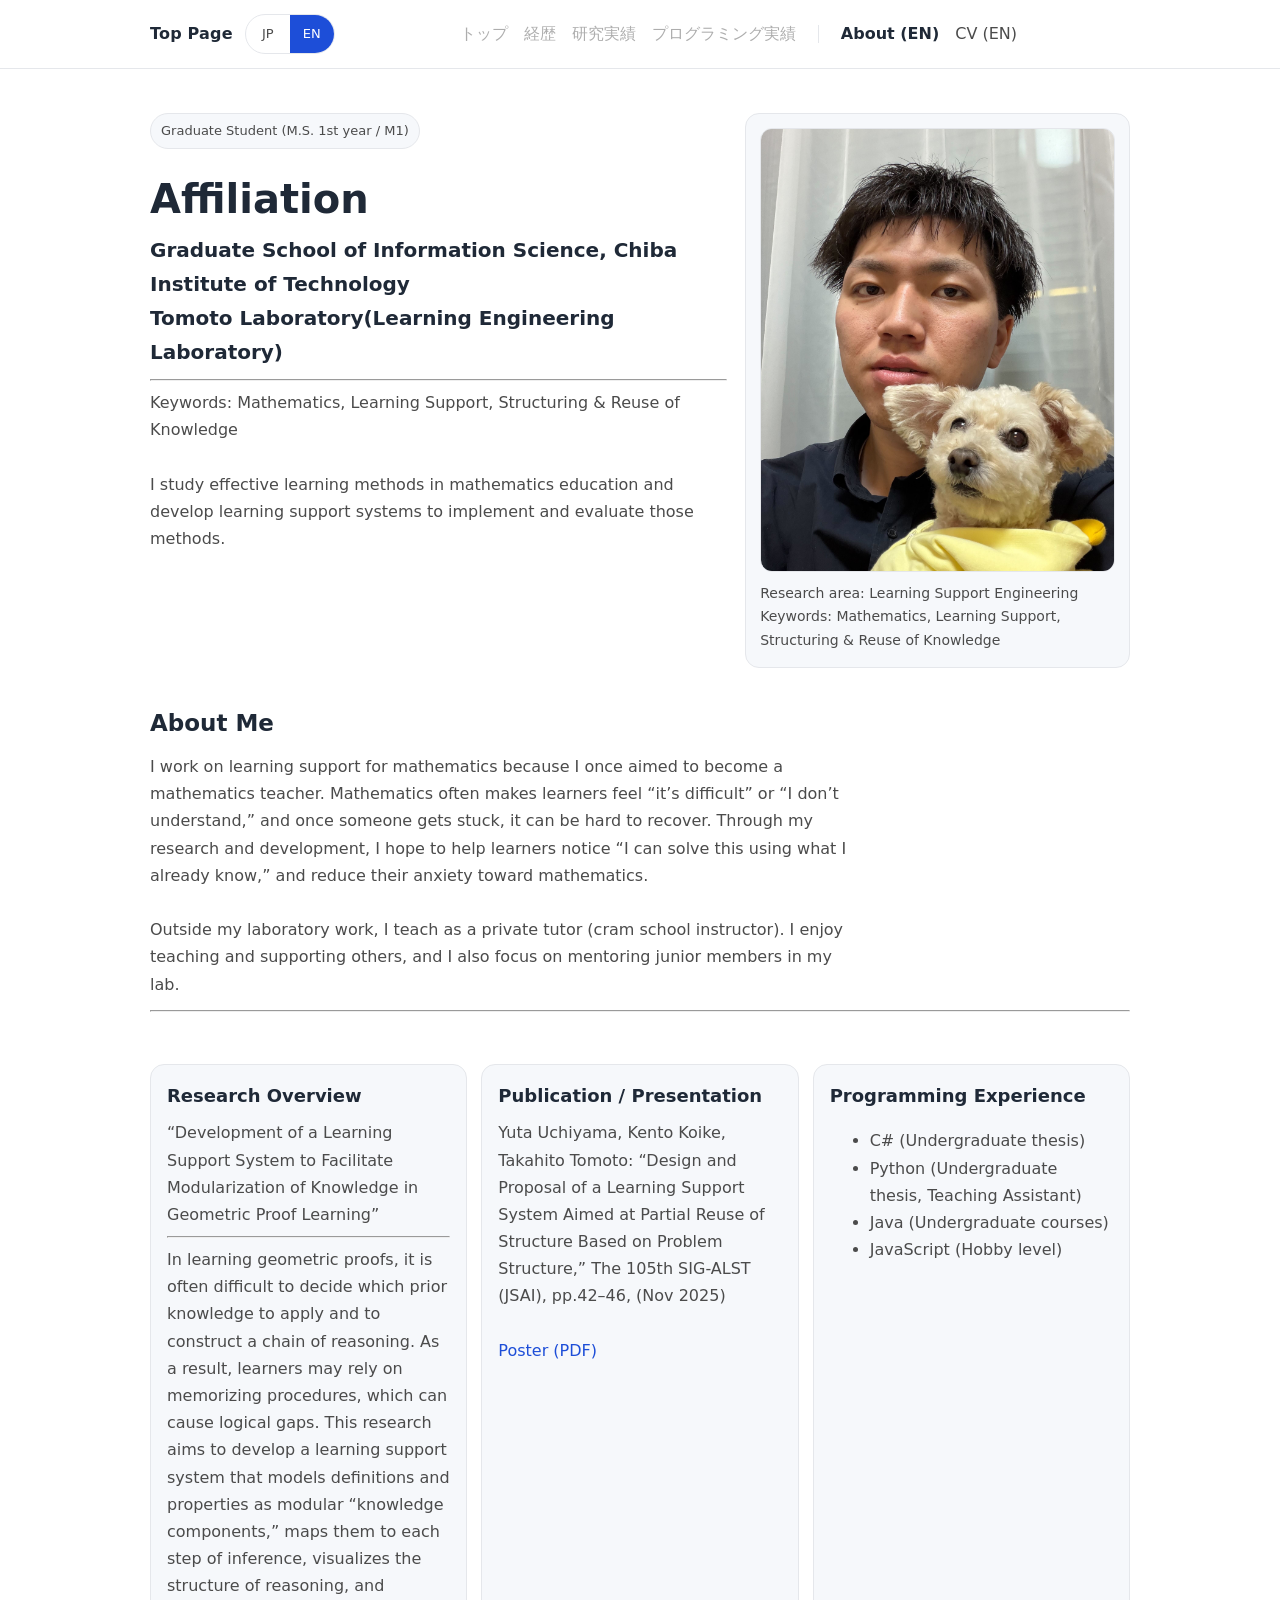
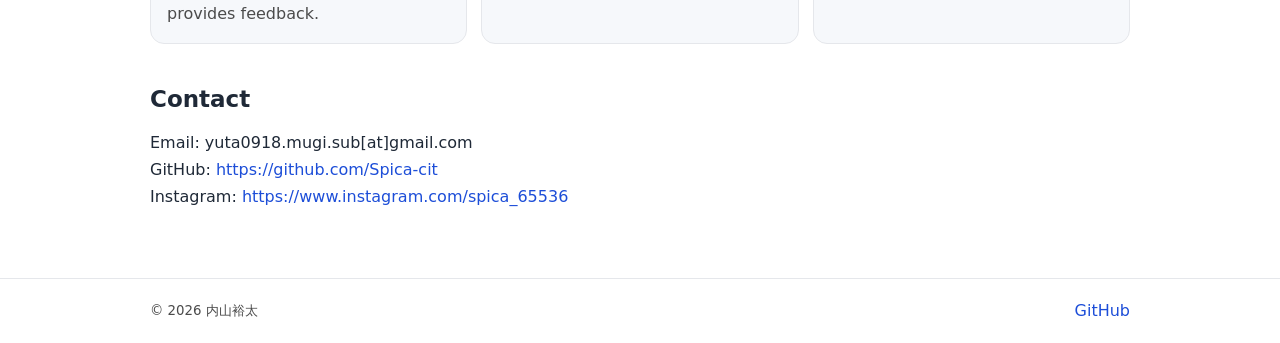
==== about-en.html @ 98142443 "Add files via upload" ====
<!doctype html>
<html lang="en">
<head>
  <meta charset="utf-8" />
  <meta name="viewport" content="width=device-width, initial-scale=1" />
  <title>About | Personal Website</title>

  <meta name="description" content="Personal website of Yuta Uchiyama." />
  <meta property="og:title" content="About | Personal Website" />
  <meta property="og:description" content="Research, CV, and projects." />
  <meta property="og:type" content="website" />
  <meta property="og:image" content="assets/images/profile.jpg" />

  <link rel="stylesheet" href="assets/style.css" />
  <script defer src="assets/main.js"></script>
</head>
<body>
  <div data-include="partials/header.html"></div>

  <main class="container">
    <section class="hero">
      <div class="hero-grid">
        <div>
          <p class="badge">Graduate Student (M.S. 1st year / M1)</p>

          <h1>Affiliation</h1>
          <h3>
            Graduate School of Information Science, Chiba Institute of Technology<br>
            Tomoto Laboratory(Learning Engineering Laboratory)
          </h3>
          <hr>

          <p class="lead">
            Keywords: Mathematics, Learning Support, Structuring & Reuse of Knowledge<br><br>
            I study effective learning methods in mathematics education and develop learning support systems
            to implement and evaluate those methods.
          </p>
        </div>

        <figure class="avatar">
          <img src="assets/images/profile.jpg" alt="Profile photo" />
          <figcaption>
            Research area: Learning Support Engineering<br>
            Keywords: Mathematics, Learning Support, Structuring & Reuse of Knowledge
          </figcaption>
        </figure>
      </div>
    </section>

    <section class="section">
      <div class="section-head">
        <h2>About Me</h2>
      </div>

      <p class="lead">
        I work on learning support for mathematics because I once aimed to become a mathematics teacher.
        Mathematics often makes learners feel “it’s difficult” or “I don’t understand,” and once someone gets stuck,
        it can be hard to recover. Through my research and development, I hope to help learners notice
        “I can solve this using what I already know,” and reduce their anxiety toward mathematics.
        <br><br>
        Outside my laboratory work, I teach as a private tutor (cram school instructor). I enjoy teaching and
        supporting others, and I also focus on mentoring junior members in my lab.
      </p>

      <hr>
    </section>

    <section class="grid3" aria-label="Highlights">
      <article class="card">
        <h3>Research Overview</h3>
        <p>
          “Development of a Learning Support System to Facilitate Modularization of Knowledge
          in Geometric Proof Learning”
        </p>
        <hr>
        <p>
          In learning geometric proofs, it is often difficult to decide which prior knowledge to apply and to
          construct a chain of reasoning. As a result, learners may rely on memorizing procedures, which can
          cause logical gaps. This research aims to develop a learning support system that models definitions
          and properties as modular “knowledge components,” maps them to each step of inference, visualizes
          the structure of reasoning, and provides feedback.
        </p>
      </article>

      <article class="card">
        <h3>Publication / Presentation</h3>
        <p>
          Yuta Uchiyama, Kento Koike, Takahito Tomoto:
          “Design and Proposal of a Learning Support System Aimed at Partial Reuse of Structure
          Based on Problem Structure,”
          The 105th SIG-ALST (JSAI), pp.42–46, (Nov 2025)
        </p>
        <br>
        <a href="assets/researches/ALST_105_poster.pdf" target="_blank" rel="noreferrer">Poster (PDF)</a>
      </article>

      <article class="card">
        <h3>Programming Experience</h3>
        <ul>
          <li>C# (Undergraduate thesis)</li>
          <li>Python (Undergraduate thesis, Teaching Assistant)</li>
          <li>Java (Undergraduate courses)</li>
          <li>JavaScript (Hobby level)</li>
        </ul>
      </article>
    </section>

    <section class="section">
      <h2>Contact</h2>
      <p>
        Email: yuta0918.mugi.sub[at]gmail.com<br>
        GitHub: <a href="https://github.com/Spica-cit" target="_blank" rel="noreferrer">https://github.com/Spica-cit</a><br>
        Instagram: <a href="https://www.instagram.com/spica_65536" target="_blank" rel="noreferrer">https://www.instagram.com/spica_65536</a>
      </p>
    </section>
  </main>

  <div data-include="partials/footer.html"></div>
</body>
</html>
---- assets/style.css ----
:root{
  --bg: #ffffff;
  --surface: #f6f8fb;
  --text: #1f2937;
  --muted: #4b4b4b;
  --accent: #1d4ed8;
  --border: #e5e7eb;

  --radius: 14px;
  --shadow: 0 8px 24px rgba(17, 24, 39, 0.08);
}

*{ box-sizing: border-box; }
html, body{ height: 100%; }

body{
  margin: 0;
  font-family: system-ui, -apple-system, "Segoe UI", "Noto Sans JP", sans-serif;
  color: var(--text);
  background: var(--bg);
  line-height: 1.7;
}

a{ color: var(--accent); text-decoration: none; }
a:hover{ text-decoration: underline; }

.container{
  width: min(100% - 32px, 980px);
  margin-inline: auto;
}

/* ---------------- Header / Nav ---------------- */
.site-header{
  position: sticky;
  top: 0;
  background: rgba(255,255,255,0.88);
  backdrop-filter: blur(10px);
  border-bottom: 1px solid var(--border);
  z-index: 20;
}

.nav{
  display:flex;
  align-items:center;
  justify-content:space-between;
  gap: 12px;
  padding: 14px 0;
}

.brand{
  font-weight: 700;
  letter-spacing: 0.2px;
  color: var(--text);
}

.nav-right{
  display: inline-flex;
  align-items: center;
  gap: 10px;
}

/* Language toggle */
.lang-toggle{
  display: inline-flex;
  border: 1px solid var(--border);
  border-radius: 999px;
  background: var(--bg);
  overflow: hidden;
}

.lang-btn{
  display: inline-flex;
  align-items: center;
  justify-content: center;
  padding: 8px 10px;
  font-size: 13px;
  color: var(--muted);
  text-decoration: none;
  min-width: 44px;
}

.lang-btn:hover{
  text-decoration: none;
  background: var(--surface);
  color: var(--text);
}

.lang-btn[aria-current]{
  color: white;
  background: var(--accent);
}

/* hamburger */
.hamburger{
  display: inline-flex;
  flex-direction: column;
  gap: 5px;
  padding: 10px;
  border: 1px solid var(--border);
  border-radius: 10px;
  background: var(--bg);
  cursor: pointer;
}
.hamburger__bar{
  width: 22px;
  height: 2px;
  background: var(--text);
  border-radius: 2px;
}

/* menu - mobile dropdown */
.menu{
  position: absolute;
  left: 0;
  right: 0;
  top: 60px;
  margin: 0 auto;
  width: min(100% - 32px, 980px);
  background: var(--bg);
  border: 1px solid var(--border);
  border-radius: var(--radius);
  box-shadow: var(--shadow);
  padding: 10px;
  display: none;
  z-index: 30;
}
.menu a{
  display: block;
  padding: 10px 10px;
  color: var(--muted);
  border-radius: 10px;
}
.menu a:hover{
  background: var(--surface);
  color: var(--text);
  text-decoration: none;
}
.menu[data-open="true"]{ display: block; }

/* overlay */
.menu-overlay{
  position: fixed;
  inset: 0;
  background: rgba(17, 24, 39, 0.35);
  z-index: 25;
}

/* separator (mobile: horizontal, desktop: vertical) */
.menu-sep{
  display:block;
  height: 1px;
  background: var(--border);
  margin: 6px 6px;
}

/* active nav */
#site-menu a[aria-current="page"]{
  color: var(--text);
  font-weight: 700;
}
@media (max-width: 899px){
  #site-menu a[aria-current="page"]{
    background: var(--surface);
  }
}

/* prevent background scroll while menu open */
.no-scroll{ overflow: hidden; }

/* disabled link style (menu + toggle + others) */
a[aria-disabled="true"]{
  opacity: 0.45;
  pointer-events: none;
}

/* desktop nav */
@media (min-width: 900px){
  .hamburger{ display: none; }

  .menu{
    position: static;
    display: flex !important;
    gap: 16px;
    width: auto;
    background: transparent;
    border: none;
    box-shadow: none;
    padding: 0;
  }
  .menu a{
    display: inline;
    padding: 0;
    background: transparent;
  }
  .menu-overlay{ display: none; }

  .menu-sep{
    width: 1px;
    height: 18px;
    margin: 0 6px;
    display: inline-block;
    align-self: center;
  }
}

/* ---------------- Common Sections ---------------- */
.badge{
  display: inline-block;
  padding: 6px 10px;
  border: 1px solid var(--border);
  border-radius: 999px;
  background: var(--surface);
  color: var(--muted);
  font-size: 13px;
}

h1{
  font-size: clamp(26px, 4vw, 40px);
  line-height: 1.2;
  margin: 14px 0 10px;
}
h2{
  margin: 0 0 10px;
  font-size: 23px;
}
h3{
  margin: 0 0 10px;
  font-size: 20px;
}
p{ margin: 0 0 12px; }

.lead{
  color: var(--muted);
  max-width: 70ch;
}

.section{ padding: 26px 0; }
.section-head{
  display:flex;
  align-items: baseline;
  justify-content: space-between;
  gap: 12px;
  flex-wrap: wrap;
}
.kicker{ color: var(--muted); font-size: 14px; }

/* buttons */
.hero-links{
  display: flex;
  gap: 10px;
  flex-wrap: wrap;
  margin-top: 14px;
}
.btn{
  display: inline-flex;
  align-items: center;
  justify-content: center;
  padding: 10px 14px;
  border-radius: 10px;
  border: 1px solid var(--accent);
  background: var(--accent);
  color: white;
  font-weight: 600;
}
.btn.ghost{
  background: transparent;
  color: var(--accent);
}

/* cards */
.grid3{
  display: grid;
  gap: 14px;
  padding: 18px 0 10px;
  grid-template-columns: 1fr;
}
.card{
  background: var(--surface);
  border: 1px solid var(--border);
  border-radius: var(--radius);
  padding: 16px 16px;
}
.card h3{
  margin: 0 0 8px;
  font-size: 18px;
}
.card p,li{ margin: 0; color: var(--muted); }

@media (min-width: 900px){
  .grid3{ grid-template-columns: repeat(3, 1fr); }
}

/* ---------------- Hero + Photo ---------------- */
.hero{ padding: 44px 0 10px; }
.hero-grid{
  display: grid;
  gap: 18px;
  grid-template-columns: 1fr;
  align-items: start;
}
@media (min-width: 900px){
  .hero-grid{ grid-template-columns: 1.5fr 1fr; }
}

.avatar{
  margin: 0;
  padding: 14px;
  background: var(--surface);
  border: 1px solid var(--border);
  border-radius: var(--radius);
}
.avatar img{
  width: 100%;
  display: block;
  border-radius: 12px;
  border: 1px solid var(--border);
  aspect-ratio: 4 / 5;
  object-fit: cover;
}
.avatar figcaption{
  margin-top: 10px;
  color: var(--muted);
  font-size: 14px;
}

/* ---------------- CV Timeline ---------------- */
.timeline{
  display: grid;
  gap: 10px;
  margin: 10px 0 0;
}
.tl-item{
  display: grid;
  grid-template-columns: 110px 1fr;
  gap: 12px;
  padding: 12px;
  background: var(--surface);
  border: 1px solid var(--border);
  border-radius: var(--radius);
}
.tl-date{
  color: var(--muted);
  font-feature-settings: "tnum";
  font-variant-numeric: tabular-nums;
}
.tl-body{ margin: 0; }
@media (max-width: 520px){
  .tl-item{ grid-template-columns: 1fr; }
}

/* ---------------- Research list (citation-like) ---------------- */
.pub-list{
  list-style: none;
  padding: 0;
  margin: 12px 0 0;
  display: grid;
  gap: 10px;
}
.pub{
  background: var(--surface);
  border: 1px solid var(--border);
  border-radius: var(--radius);
  padding: 14px 14px 12px;
}
.pub-title{
  margin: 0 0 6px;
  font-weight: 700;
  line-height: 1.4;
}
.pub-meta{
  margin: 0;
  color: var(--muted);
  font-size: 14px;
}
.pub-links{
  margin-top: 10px;
  display: flex;
  gap: 10px;
  flex-wrap: wrap;
}
.pill{
  display: inline-flex;
  align-items: center;
  gap: 6px;
  padding: 6px 10px;
  border: 1px solid var(--border);
  border-radius: 999px;
  background: #fff;
  color: var(--text);
  font-size: 13px;
}
.pill:hover{
  text-decoration: none;
  border-color: #cbd5e1;
}
.pub em{ font-style: normal; font-weight: 700; color: var(--text); }

/* ---------------- Footer ---------------- */
.site-footer{
  border-top: 1px solid var(--border);
  margin-top: 30px;
  padding: 18px 0;
  color: var(--muted);
}
.footer-inner{
  display:flex;
  align-items:center;
  justify-content:space-between;
  gap: 12px;
  flex-wrap: wrap;
}
.footer-links{
  display:flex;
  gap: 12px;
}
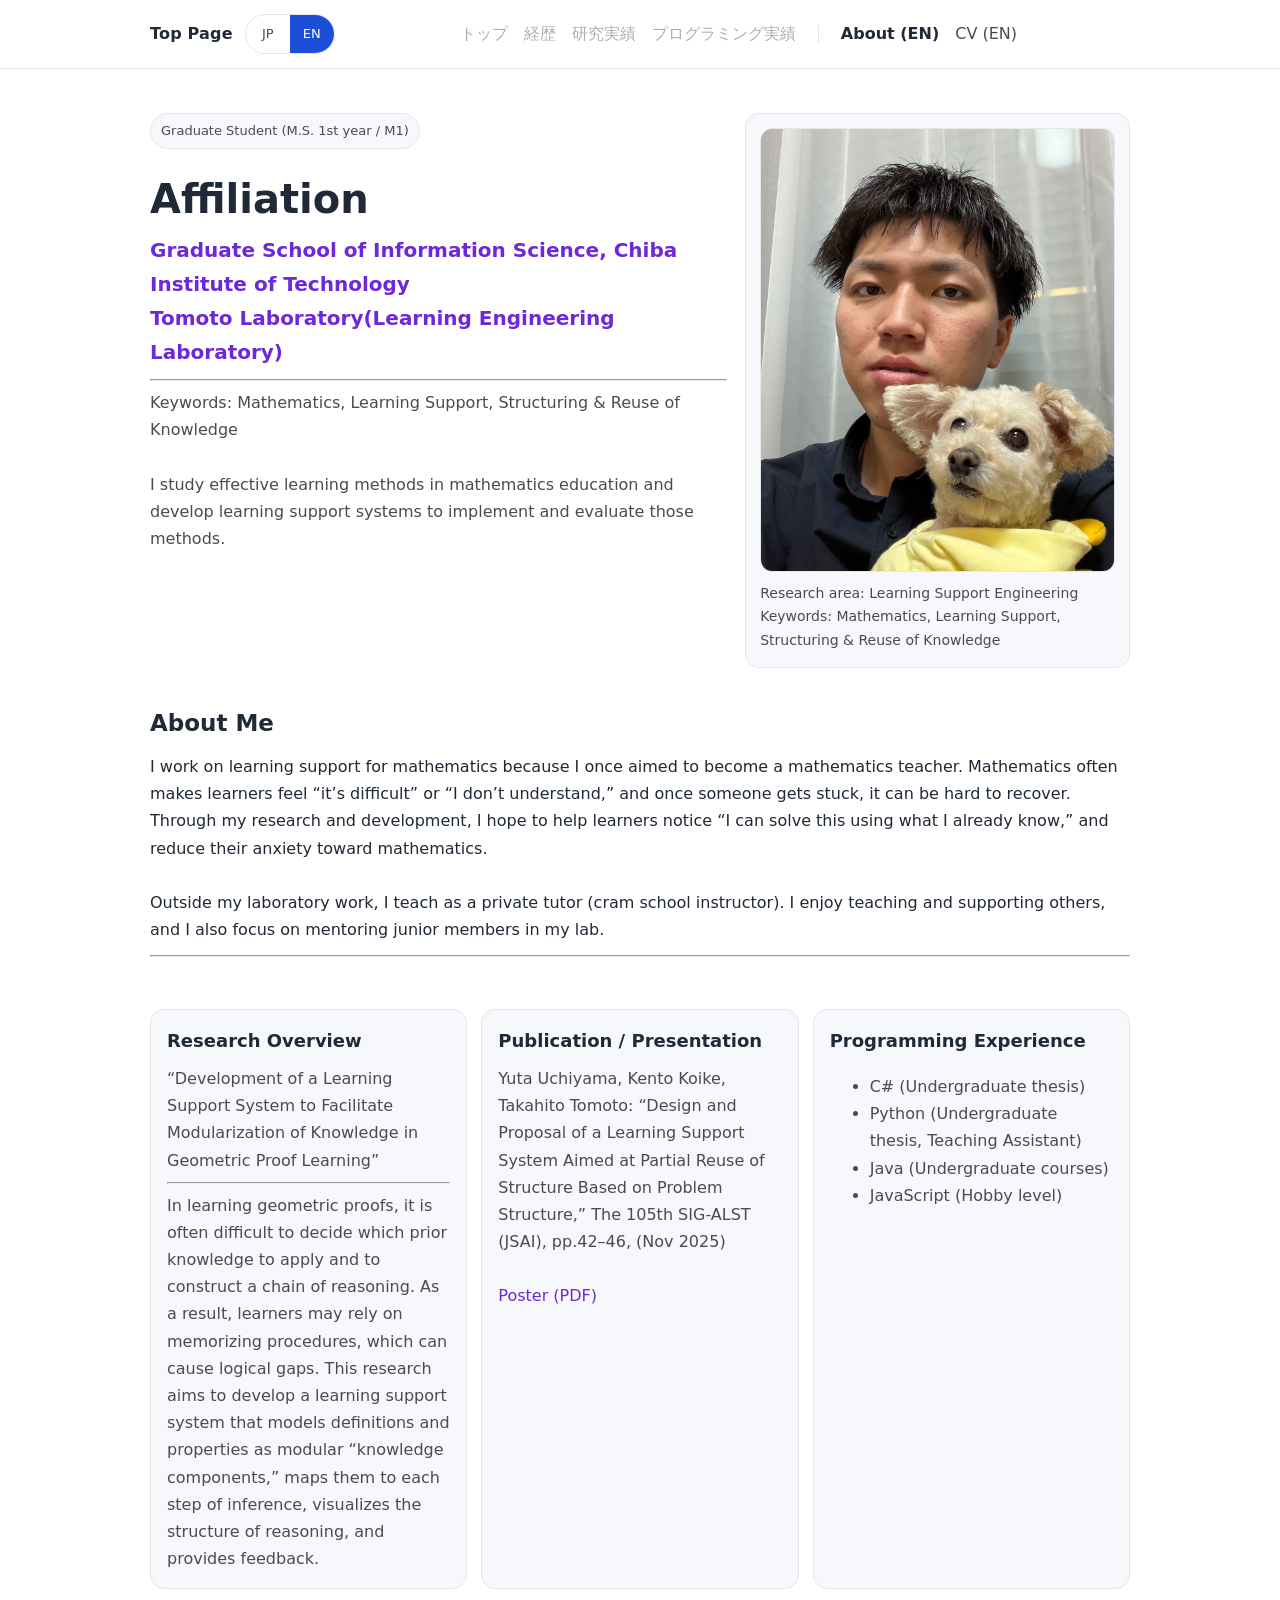
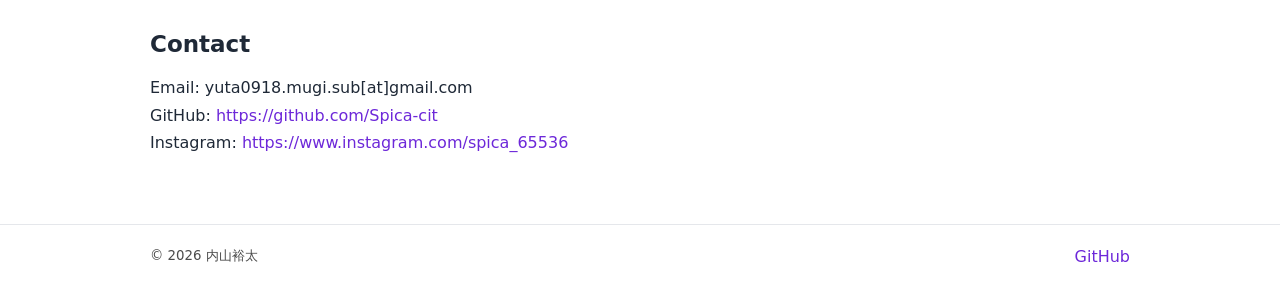
==== commit 7675d7a8: "style.css -add: accent_(deep purple) html -delete: class=lead -add: link(tomoto labo, CIT)" ====
--- a/about-en.html
+++ b/about-en.html
@@ -25,8 +25,8 @@
 
           <h1>Affiliation</h1>
           <h3>
-            Graduate School of Information Science, Chiba Institute of Technology<br>
-            Tomoto Laboratory(Learning Engineering Laboratory)
+            <a href="https://chibatech.jp/" target="_blank" rel="noreferrer">Graduate School of Information Science, Chiba Institute of Technology</a><br>
+            <a href="https://www.takahito.com/" target="_blank" rel="noreferrer">Tomoto Laboratory(Learning Engineering Laboratory)</a>
           </h3>
           <hr>
 
@@ -52,7 +52,7 @@
         <h2>About Me</h2>
       </div>
 
-      <p class="lead">
+      <p>
         I work on learning support for mathematics because I once aimed to become a mathematics teacher.
         Mathematics often makes learners feel “it’s difficult” or “I don’t understand,” and once someone gets stuck,
         it can be hard to recover. Through my research and development, I hope to help learners notice
--- a/assets/style.css
+++ b/assets/style.css
@@ -4,6 +4,7 @@
   --text: #1f2937;
   --muted: #4b4b4b;
   --accent: #1d4ed8;
+  --accent_: #6D28D9;
   --border: #e5e7eb;
 
   --radius: 14px;
@@ -21,7 +22,7 @@
   line-height: 1.7;
 }
 
-a{ color: var(--accent); text-decoration: none; }
+a{ color: var(--accent_); text-decoration: none; }
 a:hover{ text-decoration: underline; }
 
 .container{
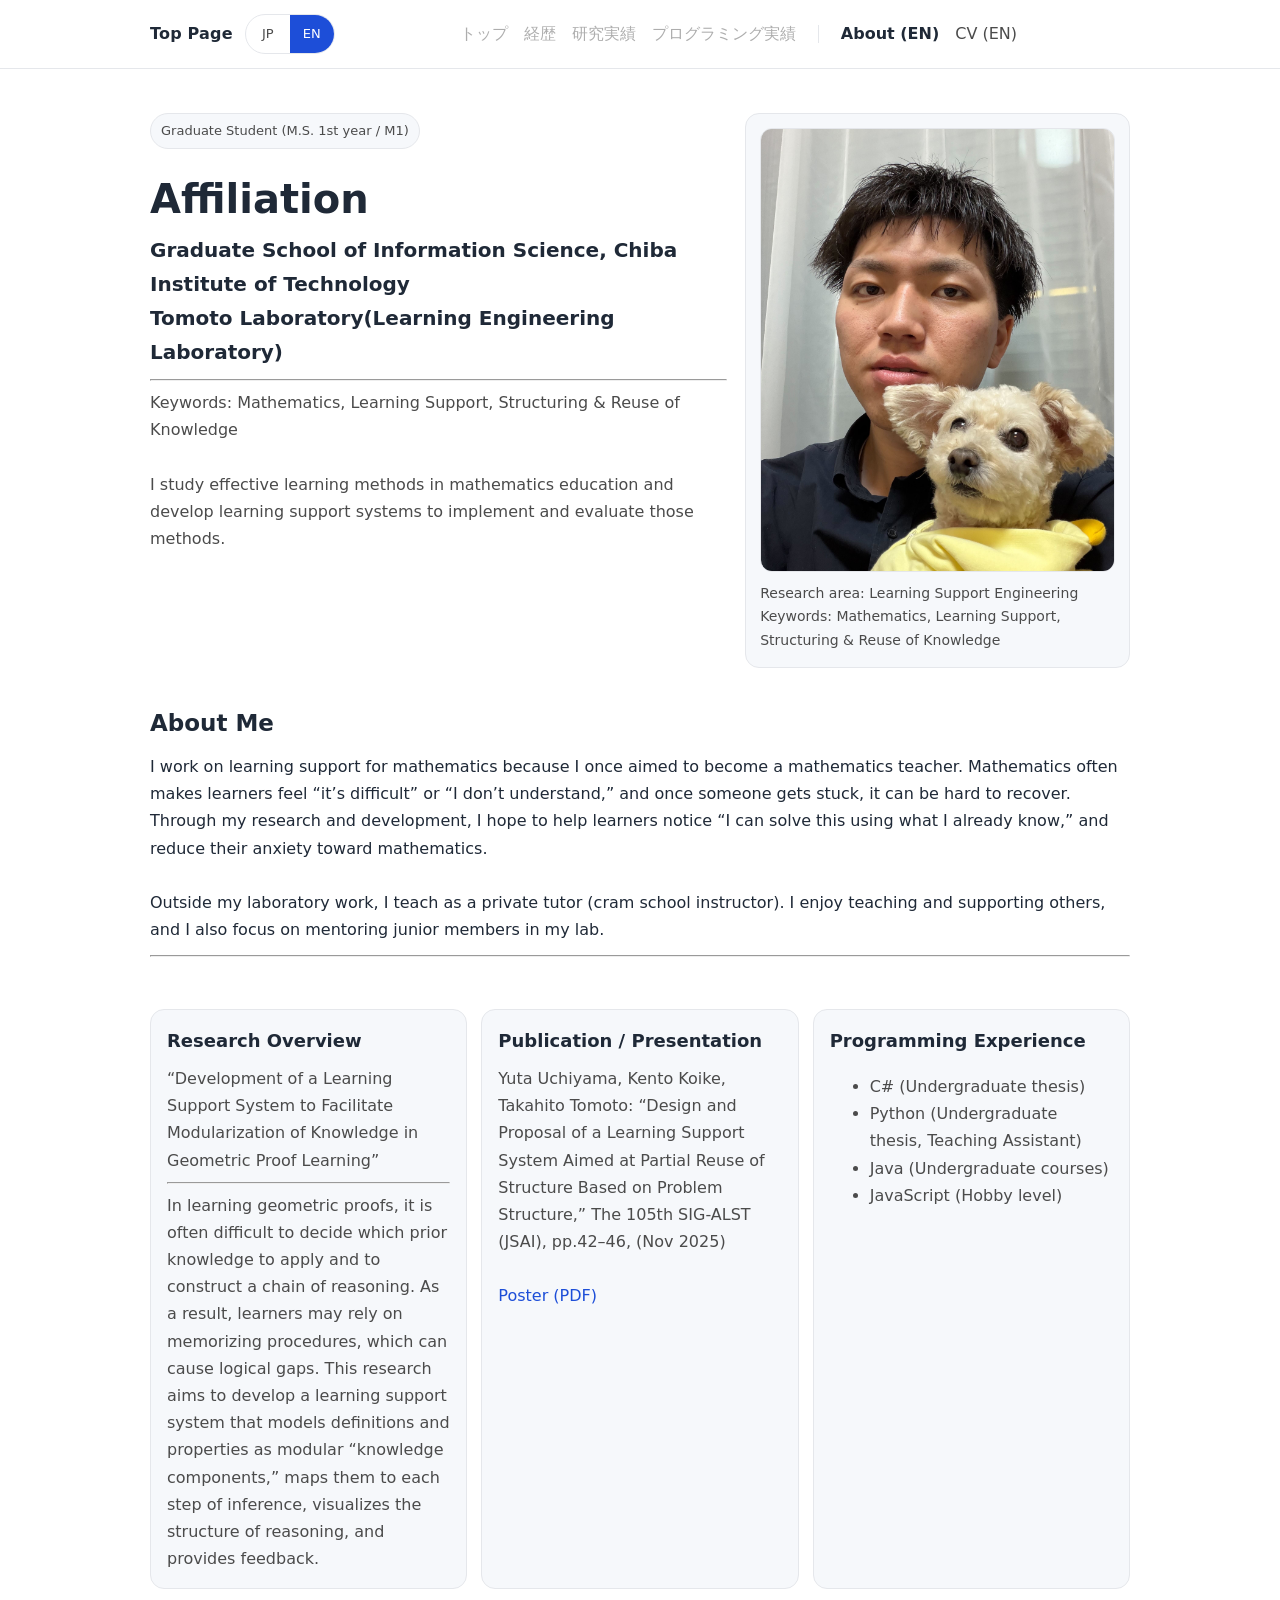
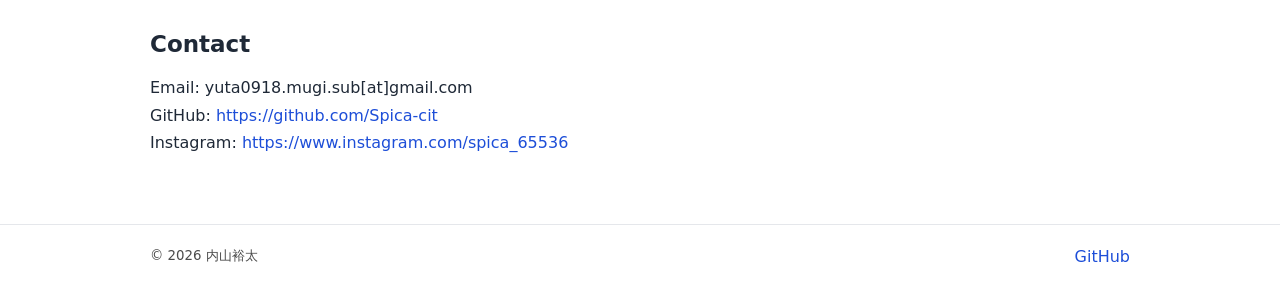
==== commit 2f950082: "千葉工大と東本研究室のリンクだけ色を黒に変更 それ以外は元の青色に修正" ====
--- a/about-en.html
+++ b/about-en.html
@@ -25,8 +25,8 @@
 
           <h1>Affiliation</h1>
           <h3>
-            <a href="https://chibatech.jp/" target="_blank" rel="noreferrer">Graduate School of Information Science, Chiba Institute of Technology</a><br>
-            <a href="https://www.takahito.com/" target="_blank" rel="noreferrer">Tomoto Laboratory(Learning Engineering Laboratory)</a>
+            <a href="https://chibatech.jp/" target="_blank" rel="noreferrer" class="black">Graduate School of Information Science, Chiba Institute of Technology</a><br>
+            <a href="https://www.takahito.com/" target="_blank" rel="noreferrer" class="black">Tomoto Laboratory(Learning Engineering Laboratory)</a>
           </h3>
           <hr>
 
--- a/assets/style.css
+++ b/assets/style.css
@@ -4,7 +4,6 @@
   --text: #1f2937;
   --muted: #4b4b4b;
   --accent: #1d4ed8;
-  --accent_: #6D28D9;
   --border: #e5e7eb;
 
   --radius: 14px;
@@ -22,8 +21,11 @@
   line-height: 1.7;
 }
 
-a{ color: var(--accent_); text-decoration: none; }
+a{ color: var(--accent); text-decoration: none; }
 a:hover{ text-decoration: underline; }
+a.black{
+  color: #1f2937
+}
 
 .container{
   width: min(100% - 32px, 980px);
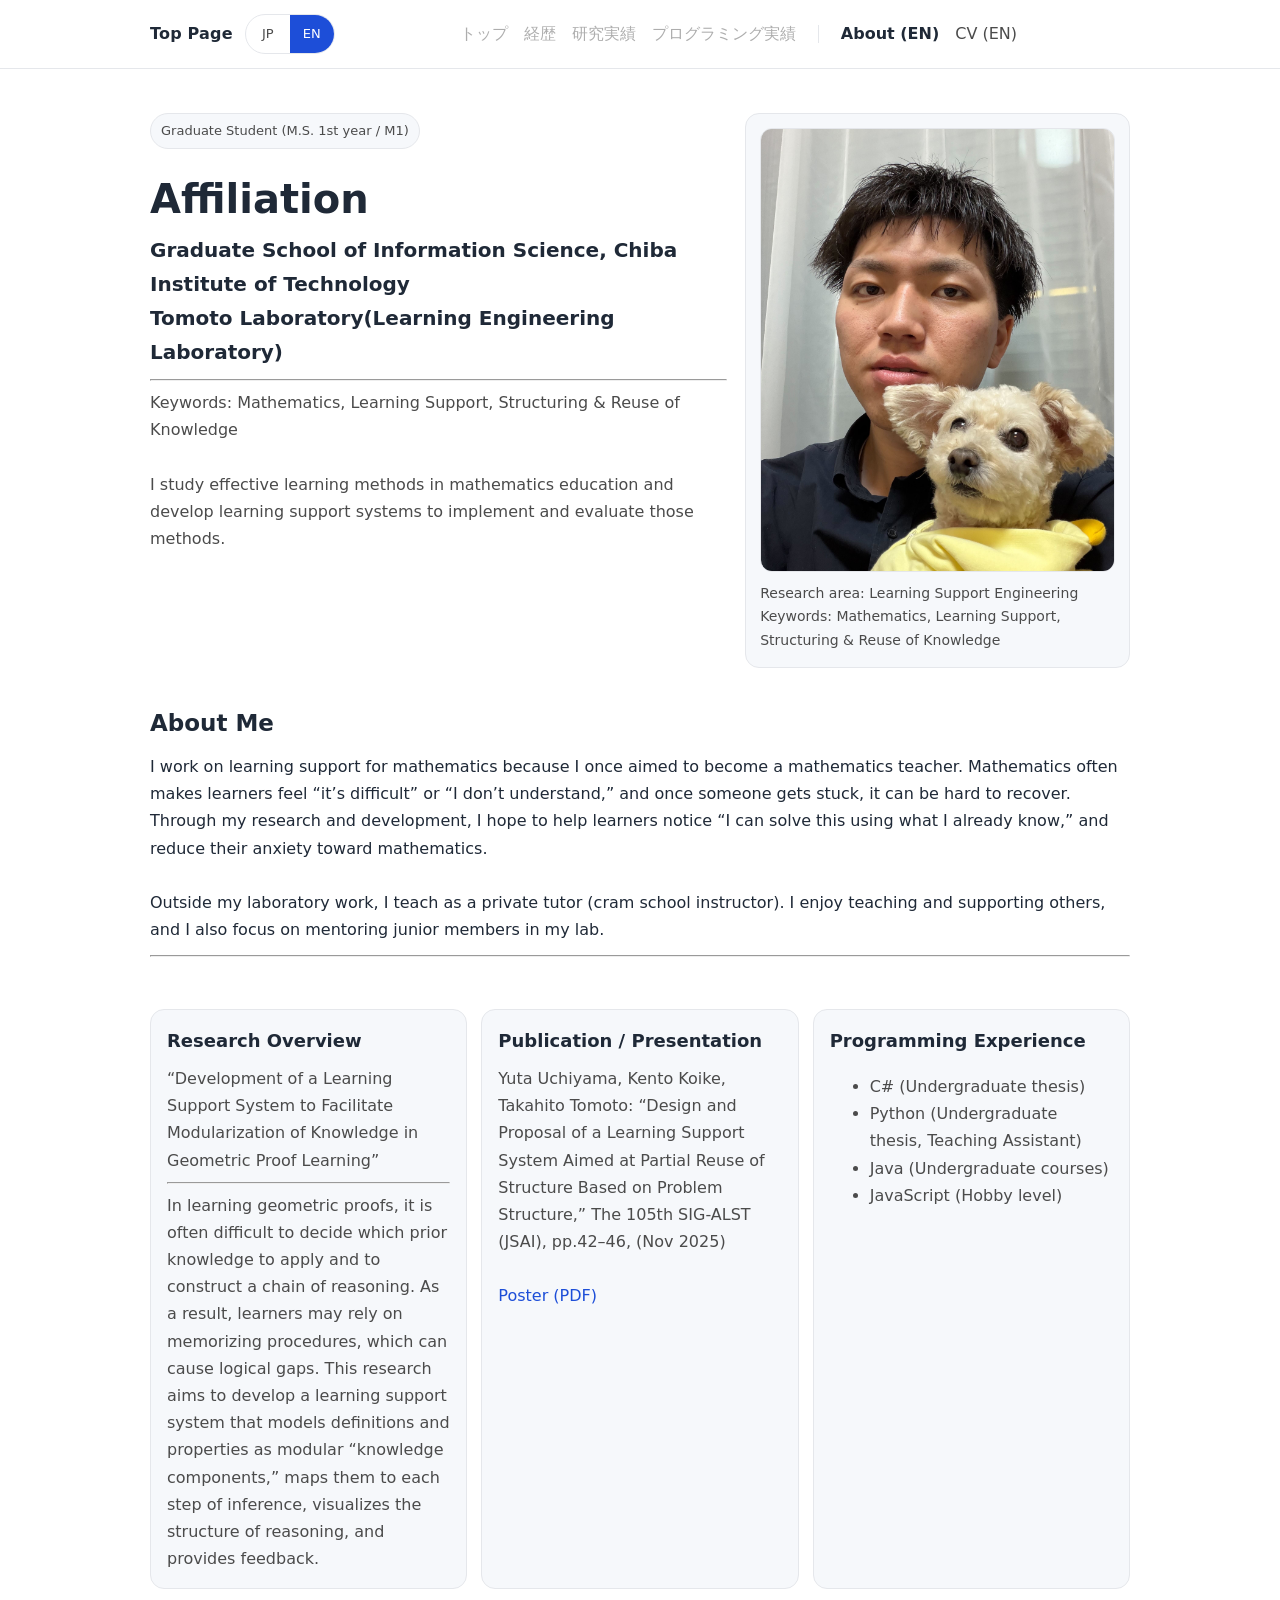
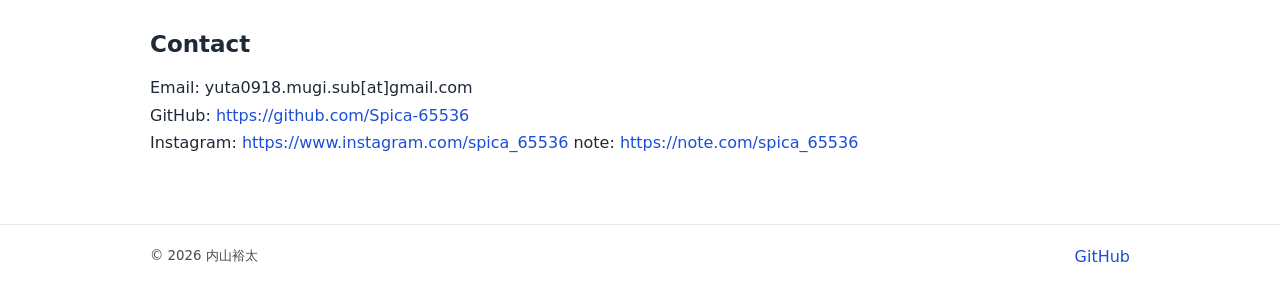
==== commit af677f15: "note情報の付加" ====
--- a/about-en.html
+++ b/about-en.html
@@ -109,8 +109,9 @@
       <h2>Contact</h2>
       <p>
         Email: yuta0918.mugi.sub[at]gmail.com<br>
-        GitHub: <a href="https://github.com/Spica-cit" target="_blank" rel="noreferrer">https://github.com/Spica-cit</a><br>
+        GitHub: <a href="https://github.com/Spica-65536" target="_blank" rel="noreferrer">https://github.com/Spica-65536</a><br>
         Instagram: <a href="https://www.instagram.com/spica_65536" target="_blank" rel="noreferrer">https://www.instagram.com/spica_65536</a>
+        note: <a href="https://note.com/spica_65536" target="_blank" rel="noreferrer">https://note.com/spica_65536</a>
       </p>
     </section>
   </main>
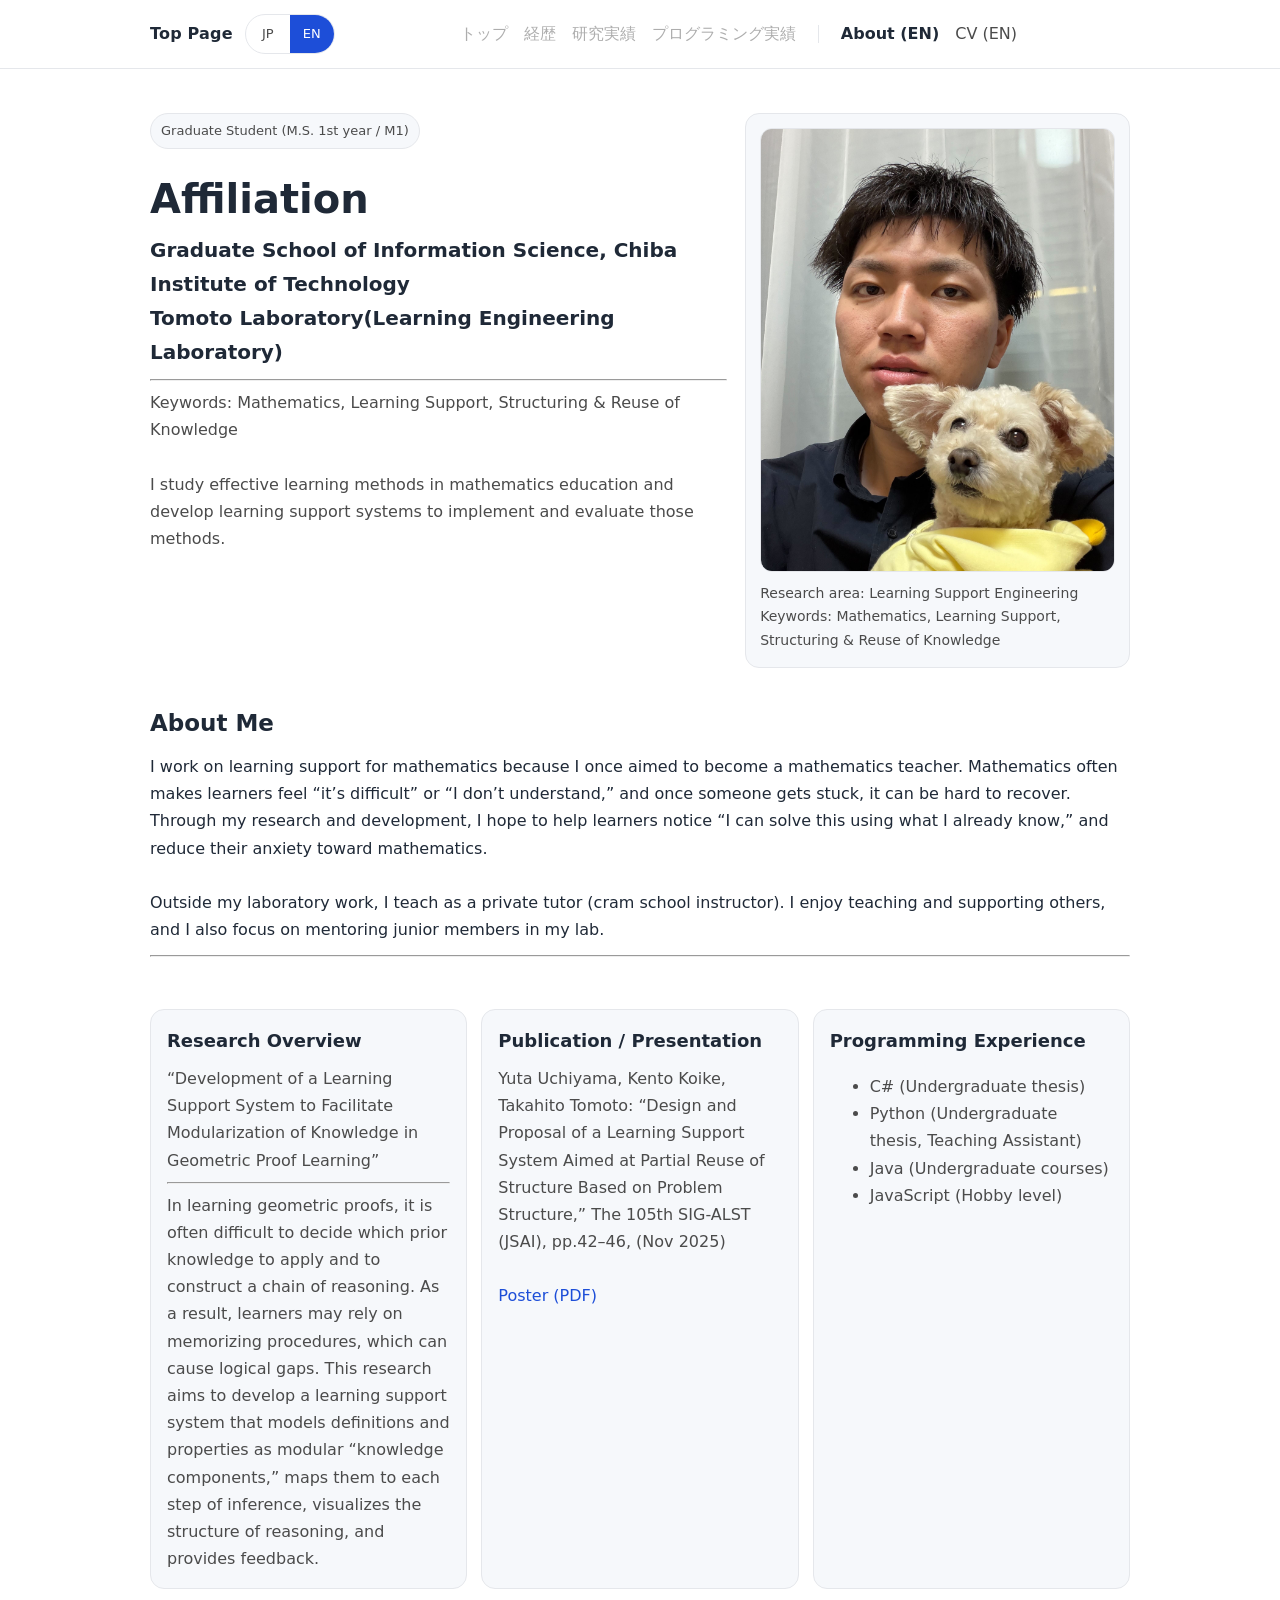
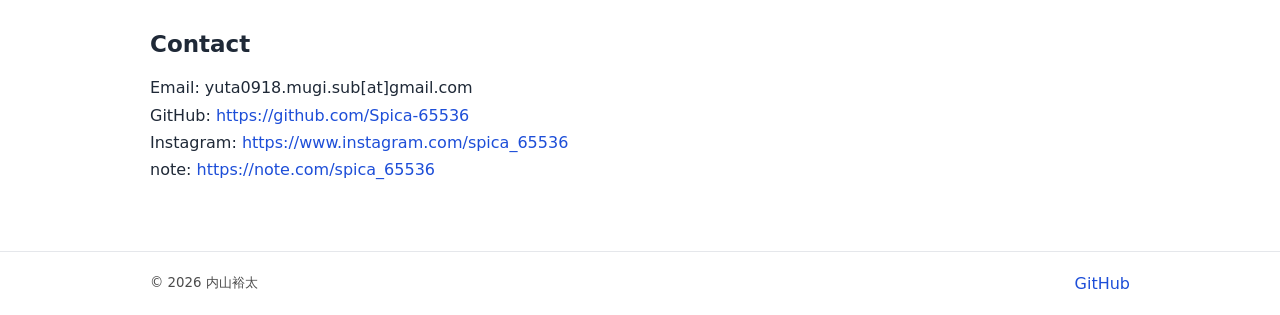
==== commit d4cab8ee: "<br>をつけ忘れた" ====
--- a/about-en.html
+++ b/about-en.html
@@ -110,7 +110,7 @@
       <p>
         Email: yuta0918.mugi.sub[at]gmail.com<br>
         GitHub: <a href="https://github.com/Spica-65536" target="_blank" rel="noreferrer">https://github.com/Spica-65536</a><br>
-        Instagram: <a href="https://www.instagram.com/spica_65536" target="_blank" rel="noreferrer">https://www.instagram.com/spica_65536</a>
+        Instagram: <a href="https://www.instagram.com/spica_65536" target="_blank" rel="noreferrer">https://www.instagram.com/spica_65536</a><br>
         note: <a href="https://note.com/spica_65536" target="_blank" rel="noreferrer">https://note.com/spica_65536</a>
       </p>
     </section>
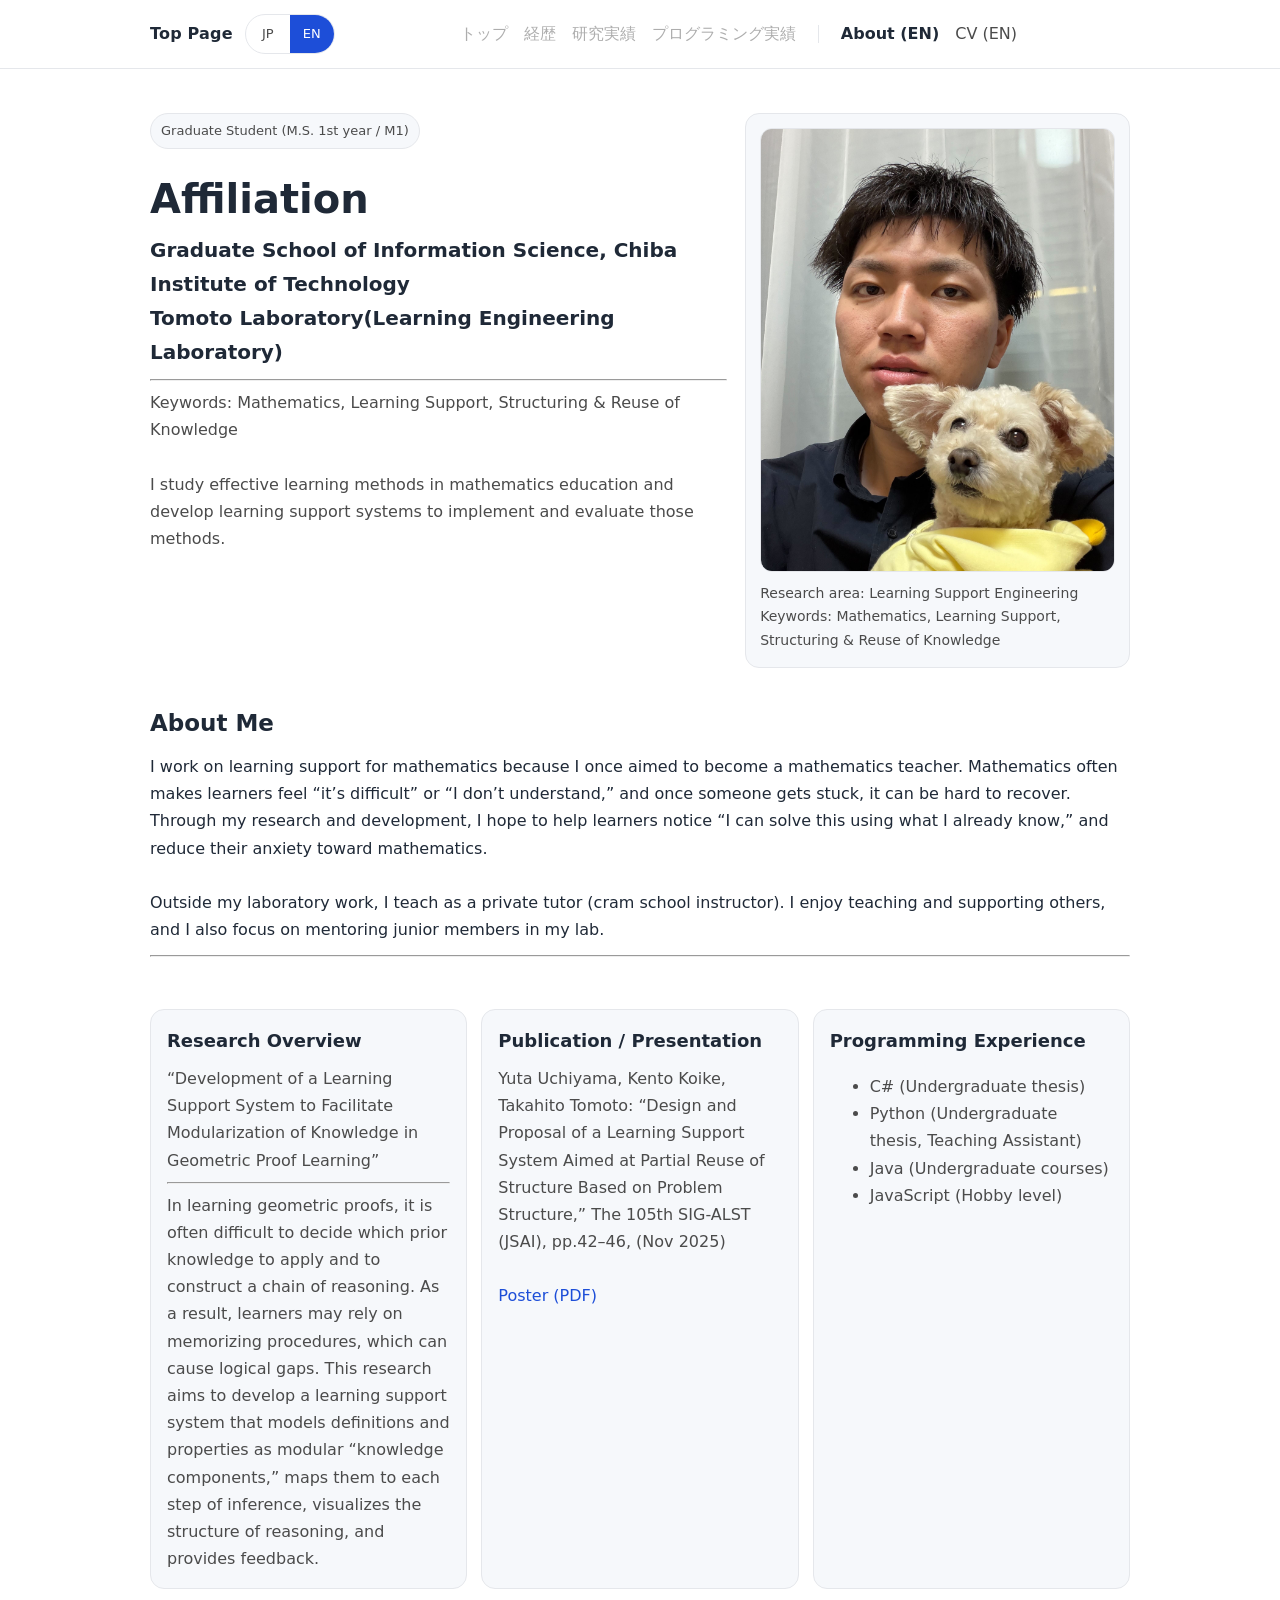
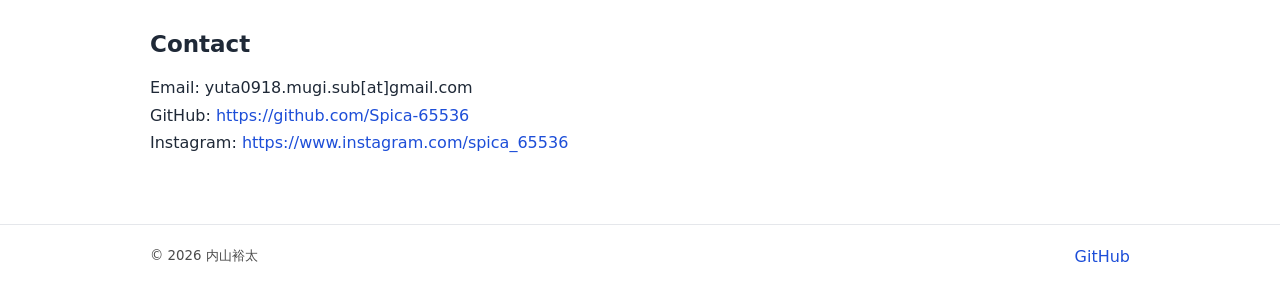
==== commit c9a5e311: "note削除の修正 勝井君の書誌情報追加" ====
--- a/about-en.html
+++ b/about-en.html
@@ -110,8 +110,7 @@
       <p>
         Email: yuta0918.mugi.sub[at]gmail.com<br>
         GitHub: <a href="https://github.com/Spica-65536" target="_blank" rel="noreferrer">https://github.com/Spica-65536</a><br>
-        Instagram: <a href="https://www.instagram.com/spica_65536" target="_blank" rel="noreferrer">https://www.instagram.com/spica_65536</a><br>
-        note: <a href="https://note.com/spica_65536" target="_blank" rel="noreferrer">https://note.com/spica_65536</a>
+        Instagram: <a href="https://www.instagram.com/spica_65536" target="_blank" rel="noreferrer">https://www.instagram.com/spica_65536</a>
       </p>
     </section>
   </main>
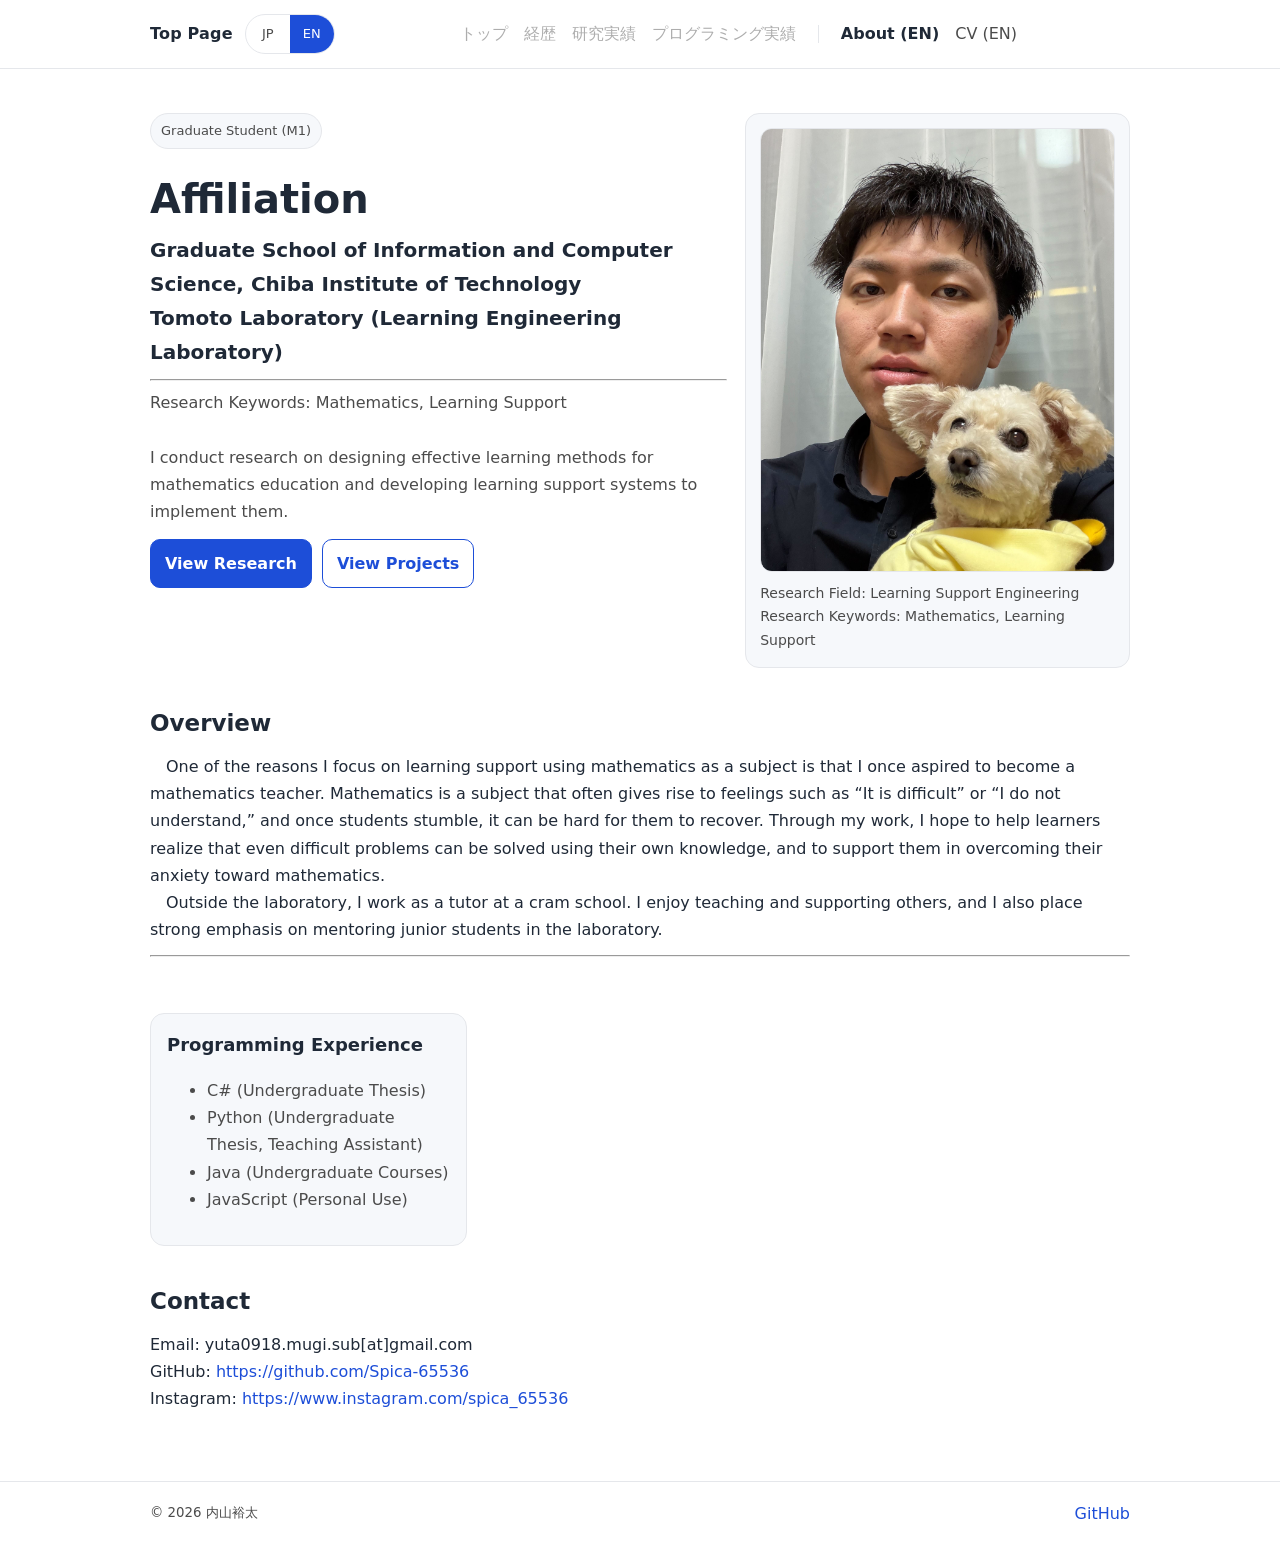
==== commit 9a0aad6a: "原稿データの削除 他色々修正（git履歴見たらわかる程度）" ====
--- a/about-en.html
+++ b/about-en.html
@@ -3,13 +3,15 @@
 <head>
   <meta charset="utf-8" />
   <meta name="viewport" content="width=device-width, initial-scale=1" />
-  <title>About | Personal Website</title>
-
-  <meta name="description" content="Personal website of Yuta Uchiyama." />
-  <meta property="og:title" content="About | Personal Website" />
-  <meta property="og:description" content="Research, CV, and projects." />
+  <title>Personal Website</title>
+  <meta name="description" content="This is the personal website of Yuta Uchiyama." />
+  <meta property="og:title" content="Personal Website" />
+  <meta property="og:description" content="Research achievements, background, and projects" />
   <meta property="og:type" content="website" />
   <meta property="og:image" content="assets/images/profile.jpg" />
+
+  <link rel="icon" href="assets/images/favicon.ico" type="image/x-icon">
+  <link rel="apple-touch-icon" href="assets/images/apple-touch-icon.png">
 
   <link rel="stylesheet" href="assets/style.css" />
   <script defer src="assets/main.js"></script>
@@ -21,27 +23,28 @@
     <section class="hero">
       <div class="hero-grid">
         <div>
-          <p class="badge">Graduate Student (M.S. 1st year / M1)</p>
-
+          <p class="badge">Graduate Student (M1)</p>
           <h1>Affiliation</h1>
           <h3>
-            <a href="https://chibatech.jp/" target="_blank" rel="noreferrer" class="black">Graduate School of Information Science, Chiba Institute of Technology</a><br>
-            <a href="https://www.takahito.com/" target="_blank" rel="noreferrer" class="black">Tomoto Laboratory(Learning Engineering Laboratory)</a>
-          </h3>
-          <hr>
+            <a href="https://chibatech.jp/" target="_blank" rel="noreferrer" class="black">Graduate School of Information and Computer Science, Chiba Institute of Technology</a><br>
+            <a href="https://www.takahito.com/" target="_blank" rel="noreferrer" class="black">Tomoto Laboratory (Learning Engineering Laboratory)</a>
+          </h3><hr>
+          <p class="lead">
+            Research Keywords: Mathematics, Learning Support<br><br>
+            I conduct research on designing effective learning methods for mathematics education and developing learning support systems to implement them.
+          </p>
 
-          <p class="lead">
-            Keywords: Mathematics, Learning Support, Structuring & Reuse of Knowledge<br><br>
-            I study effective learning methods in mathematics education and develop learning support systems
-            to implement and evaluate those methods.
-          </p>
+          <div class="hero-links">
+            <a class="btn" href="research.html">View Research</a>
+            <a class="btn ghost" href="projects.html">View Projects</a>
+          </div>
         </div>
 
         <figure class="avatar">
           <img src="assets/images/profile.jpg" alt="Profile photo" />
           <figcaption>
-            Research area: Learning Support Engineering<br>
-            Keywords: Mathematics, Learning Support, Structuring & Reuse of Knowledge
+            Research Field: Learning Support Engineering<br>
+            Research Keywords: Mathematics, Learning Support
           </figcaption>
         </figure>
       </div>
@@ -49,58 +52,35 @@
 
     <section class="section">
       <div class="section-head">
-        <h2>About Me</h2>
+        <h2>Overview</h2>
       </div>
-
       <p>
-        I work on learning support for mathematics because I once aimed to become a mathematics teacher.
-        Mathematics often makes learners feel “it’s difficult” or “I don’t understand,” and once someone gets stuck,
-        it can be hard to recover. Through my research and development, I hope to help learners notice
-        “I can solve this using what I already know,” and reduce their anxiety toward mathematics.
-        <br><br>
-        Outside my laboratory work, I teach as a private tutor (cram school instructor). I enjoy teaching and
-        supporting others, and I also focus on mentoring junior members in my lab.
+        　One of the reasons I focus on learning support using mathematics as a subject is that I once aspired to become a mathematics teacher. Mathematics is a subject that often gives rise to feelings such as “It is difficult” or “I do not understand,” and once students stumble, it can be hard for them to recover. Through my work, I hope to help learners realize that even difficult problems can be solved using their own knowledge, and to support them in overcoming their anxiety toward mathematics.<br>
+        　Outside the laboratory, I work as a tutor at a cram school. I enjoy teaching and supporting others, and I also place strong emphasis on mentoring junior students in the laboratory.<hr>
       </p>
-
-      <hr>
     </section>
 
     <section class="grid3" aria-label="Highlights">
-      <article class="card">
-        <h3>Research Overview</h3>
+      <!-- <article class="card">
+        <h3>研究概要</h3>
         <p>
-          “Development of a Learning Support System to Facilitate Modularization of Knowledge
-          in Geometric Proof Learning”
-        </p>
-        <hr>
+          研究名
+        </p><hr>
         <p>
-          In learning geometric proofs, it is often difficult to decide which prior knowledge to apply and to
-          construct a chain of reasoning. As a result, learners may rely on memorizing procedures, which can
-          cause logical gaps. This research aims to develop a learning support system that models definitions
-          and properties as modular “knowledge components,” maps them to each step of inference, visualizes
-          the structure of reasoning, and provides feedback.
+          概要
         </p>
       </article>
-
       <article class="card">
-        <h3>Publication / Presentation</h3>
-        <p>
-          Yuta Uchiyama, Kento Koike, Takahito Tomoto:
-          “Design and Proposal of a Learning Support System Aimed at Partial Reuse of Structure
-          Based on Problem Structure,”
-          The 105th SIG-ALST (JSAI), pp.42–46, (Nov 2025)
-        </p>
-        <br>
-        <a href="assets/researches/ALST_105_poster.pdf" target="_blank" rel="noreferrer">Poster (PDF)</a>
-      </article>
-
+        <h3>研究実績</h3>
+        <p>発表名</p>
+      </article> -->
       <article class="card">
         <h3>Programming Experience</h3>
         <ul>
-          <li>C# (Undergraduate thesis)</li>
-          <li>Python (Undergraduate thesis, Teaching Assistant)</li>
-          <li>Java (Undergraduate courses)</li>
-          <li>JavaScript (Hobby level)</li>
+          <li>C# (Undergraduate Thesis)</li>
+          <li>Python (Undergraduate Thesis, Teaching Assistant)</li>
+          <li>Java (Undergraduate Courses)</li>
+          <li>JavaScript (Personal Use)</li>
         </ul>
       </article>
     </section>
@@ -117,4 +97,4 @@
 
   <div data-include="partials/footer.html"></div>
 </body>
-</html>
+</html>
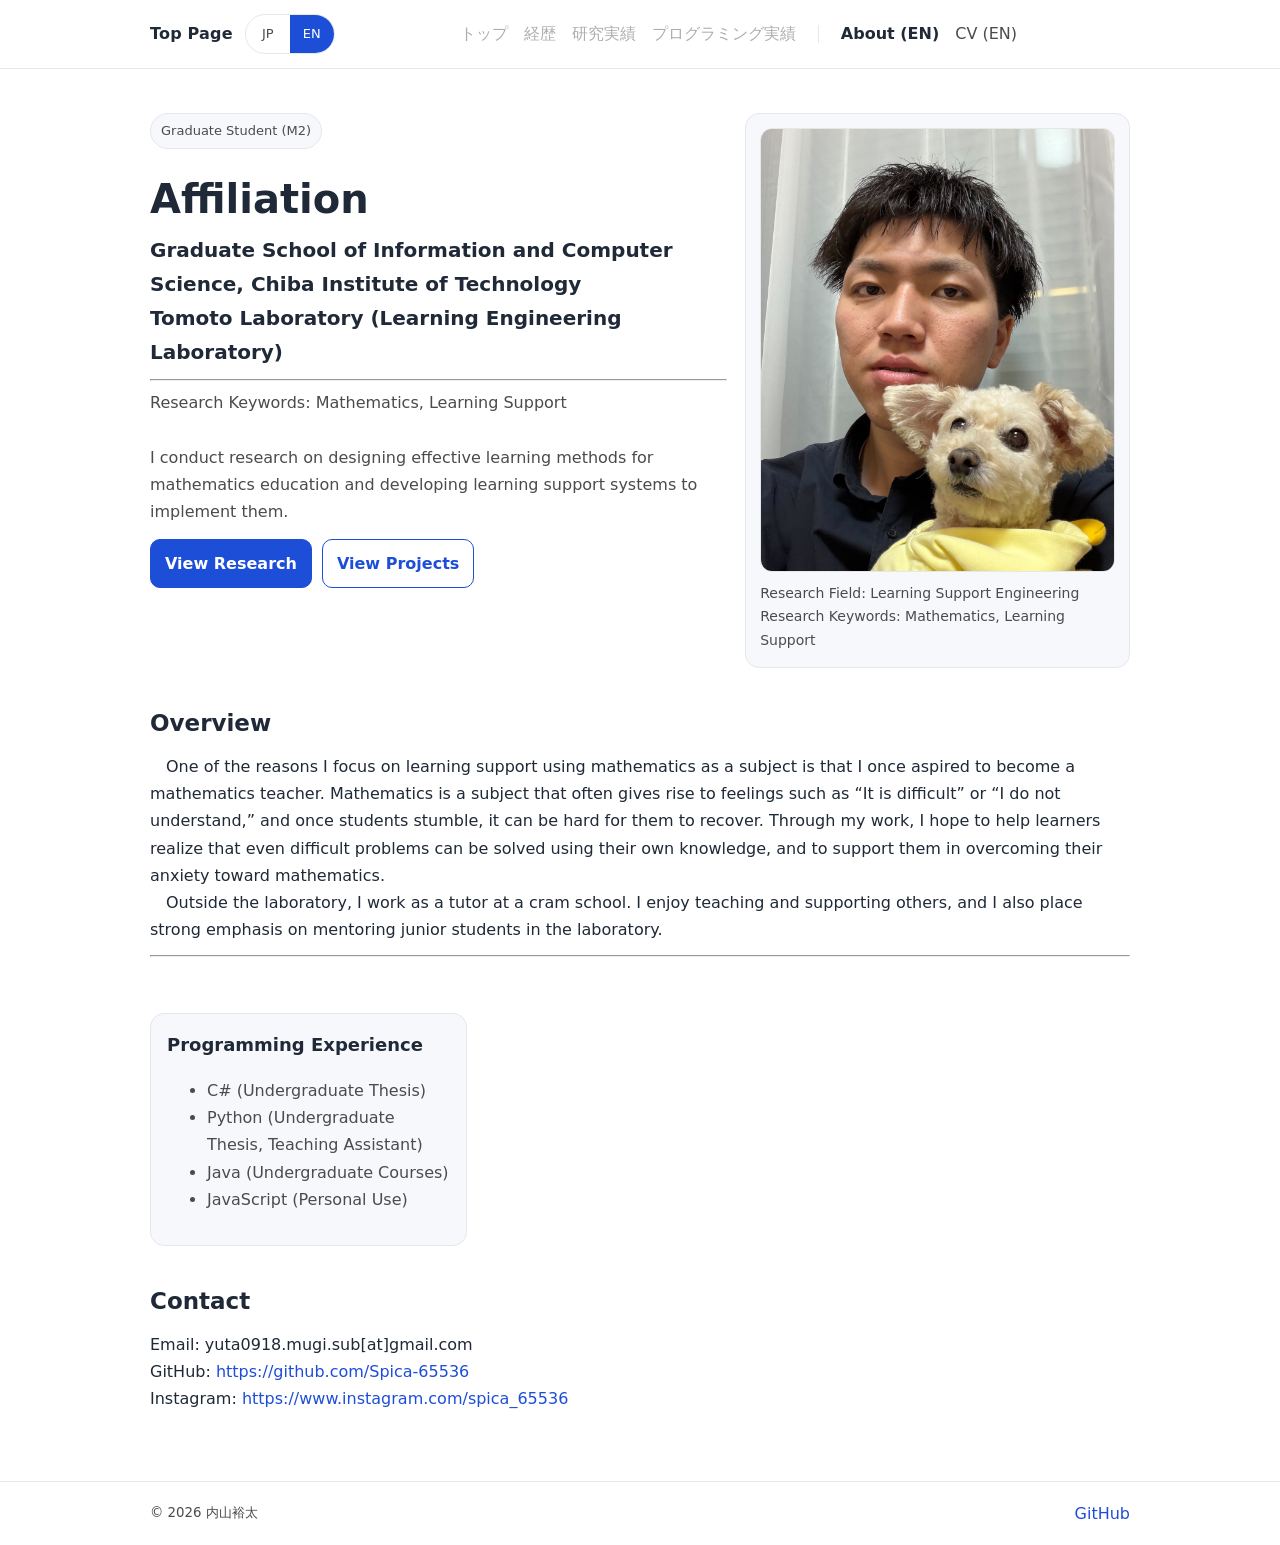
==== commit 47281e2d: "学年の修正" ====
--- a/about-en.html
+++ b/about-en.html
@@ -23,7 +23,7 @@
     <section class="hero">
       <div class="hero-grid">
         <div>
-          <p class="badge">Graduate Student (M1)</p>
+          <p class="badge">Graduate Student (M2)</p>
           <h1>Affiliation</h1>
           <h3>
             <a href="https://chibatech.jp/" target="_blank" rel="noreferrer" class="black">Graduate School of Information and Computer Science, Chiba Institute of Technology</a><br>
